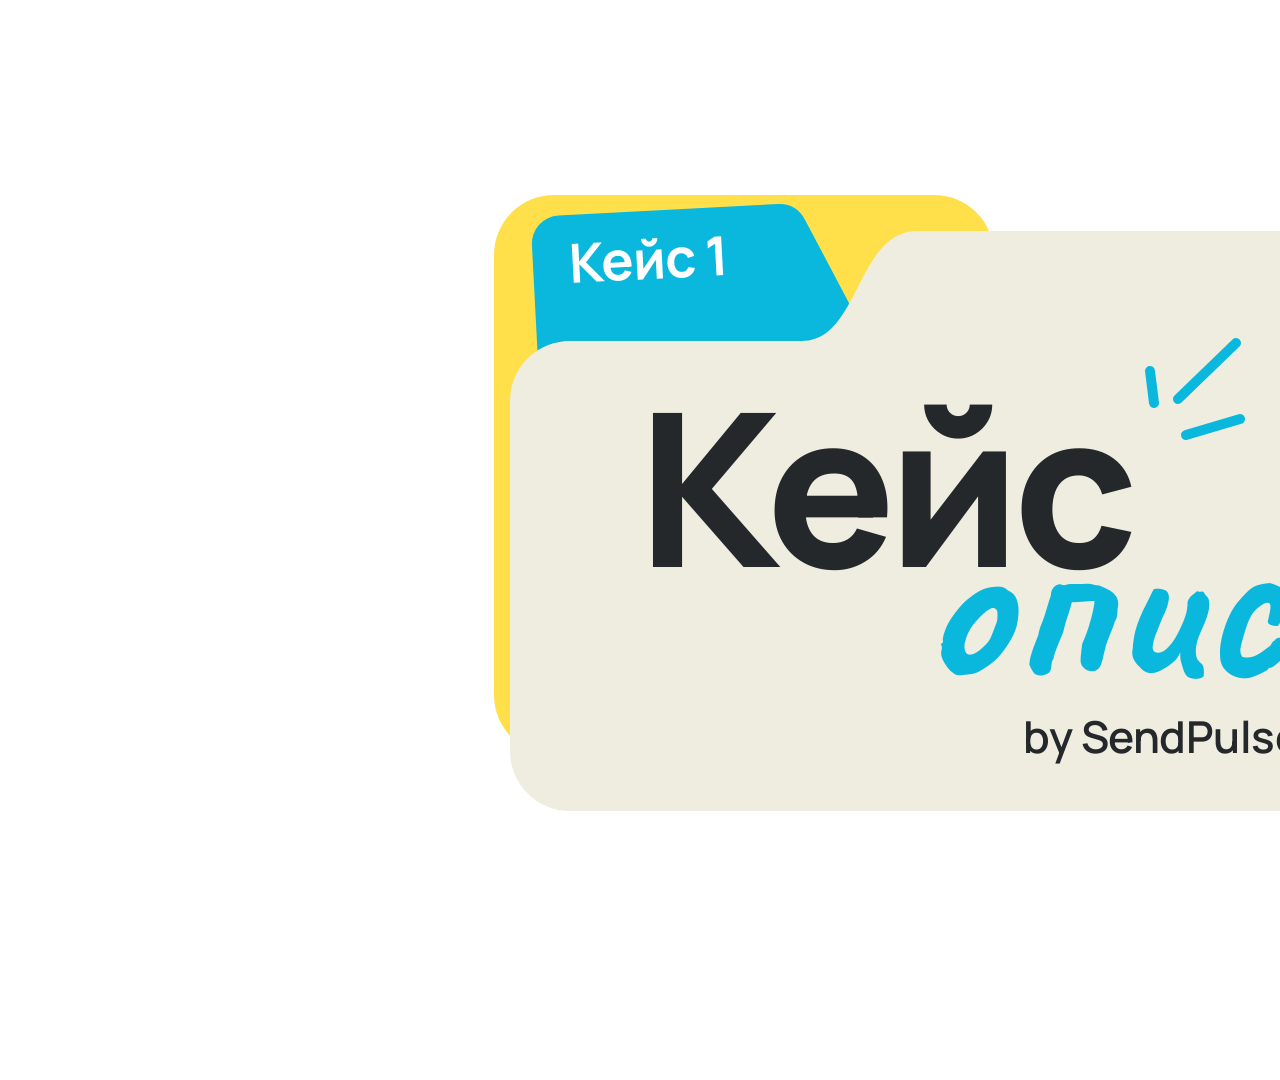
==== out/keys-opys/source/index.html @ 7f99e336 "Add Ukrainian case-folder motion (5 cases): source and magenta-key MP4s ProRes alpha .mov renders ar" ====
<!doctype html>
<html><head><meta charset="utf-8">
<link rel="stylesheet" href="fonts/fonts.css">
<style>
  html,body{margin:0;width:1920px;height:1080px;overflow:hidden;background:transparent}
  svg{display:block}
</style></head>
<body>
<svg id="s" width="1920" height="1080" viewBox="0 0 1920 1080" xmlns="http://www.w3.org/2000/svg">
  <g id="folder">
    <g id="tilt">
      <!-- back panel (yellow) -->
      <rect x="-16" y="-36" width="500" height="560" rx="60" fill="#FFE04B"/>
      <!-- sticker -->
      <g id="sticker">
        <g transform="rotate(-3 150 110)">
          <path id="stickerShape" d="M0,28 A28 28 0 0 1 28,0 L248,0 Q266,0 274,17 L318,112 L318,240 L0,240 Z" fill="#0ab8de"/>
          <text id="stickerText" x="36" y="68" font-family="Manrope" font-weight="700" font-size="54" fill="#fff" letter-spacing="-1">Кейс 1</text>
        </g>
      </g>
      <!-- front panel (cream) -->
      <path d="M0,170 A60 60 0 0 1 60,110 L292,110 C350,110 346,0 408,0 L840,0 A60 60 0 0 1 900,60 L900,520 A60 60 0 0 1 840,580 L60,580 A60 60 0 0 1 0,520 Z" fill="#EEEDE0"/>
      <!-- logo -->
      <text x="128" y="336" font-family="Manrope" font-weight="800" font-size="214" fill="#25282B" letter-spacing="-8">Кейс</text>
      <g stroke="#0ab8de" stroke-width="10" stroke-linecap="round" fill="none">
        <line x1="640" y1="140" x2="644" y2="172"/>
        <line x1="668" y1="168" x2="726" y2="112"/>
        <line x1="676" y1="204" x2="730" y2="188"/>
      </g>
      <text x="410" y="446" font-family="Caveat" font-weight="700" font-size="236" fill="#0ab8de" letter-spacing="2">опис</text>
      <text x="790" y="522" text-anchor="end" font-family="Manrope" font-weight="600" font-size="44" fill="#25282B" letter-spacing="-0.5">by SendPulse</text>
    </g>
  </g>
</svg>
<script>
const W=900, H=580, CX=960, CY=540, OFF=1050;
const CASES=[["Кейс 1","#0ab8de"],["Кейс 2","#9d58ee"],["Кейс 3","#82d730"],["Кейс 4","#235360"],["Кейс 5","#ff5252"]];
const T={folderIn:[0.05,0.80], stickerOut:[0.62,1.12], stickerIn:[3.20,3.55], folderOut:[3.50,4.05], dur:4.40};
const clamp=x=>Math.min(1,Math.max(0,x));
const prog=(t,[a,b])=>clamp((t-a)/(b-a));
const outBack=(p,s=1.5)=>1+(s+1)*Math.pow(p-1,3)+s*Math.pow(p-1,2);
const inBack=(p,s=1.5)=>(s+1)*p*p*p-s*p*p;
const outCubic=p=>1-Math.pow(1-p,3), inCubic=p=>p*p*p;
const STK_SHOWN=-22, STK_HIDDEN=178;
window.render=(ci,t)=>{
  const [label,color]=CASES[ci];
  document.getElementById('stickerShape').setAttribute('fill',color);
  document.getElementById('stickerText').textContent=label;
  // folder
  let dy, rot;
  if(t<T.folderOut[0]){ const p=prog(t,T.folderIn); dy=OFF*(1-outBack(p,1.25)); rot=7*(1-outCubic(p)); }
  else { const p=prog(t,T.folderOut); dy=OFF*inBack(p,1.4); rot=-6*inCubic(p); }
  // sticker
  let s, srot;
  if(t<T.stickerIn[0]){ const p=prog(t,T.stickerOut); s=outBack(p,1.8); srot=-6*(1-outCubic(p)); }
  else { const p=prog(t,T.stickerIn); s=1-inBack(p,1.6); srot=-4*inCubic(p); }
  const sy=STK_HIDDEN+(STK_SHOWN-STK_HIDDEN)*s;
  document.getElementById('sticker').setAttribute('transform',`translate(26 ${sy}) rotate(${srot} 0 240)`);
  const ox=CX-W/2, oy=CY-(H-38)/2-38+dy;
  document.getElementById('folder').setAttribute('transform',`translate(${ox} ${oy})`);
  document.getElementById('tilt').setAttribute('transform',`rotate(${rot} ${W/2} ${H})`);
};
window.DUR=T.dur;
window.render(0,2);
</script>
</body></html>
---- out/keys-opys/source/fonts/fonts.css ----
/* cyrillic-ext */
@font-face {
  font-family: 'Caveat';
  font-style: normal;
  font-weight: 700;
  src: url(WnznHAc5bAfYB2QRah7pcpNvOx-pjRV6eIipYSxP.woff2) format('woff2');
  unicode-range: U+0460-052F, U+1C80-1C8A, U+20B4, U+2DE0-2DFF, U+A640-A69F, U+FE2E-FE2F;
}
/* cyrillic */
@font-face {
  font-family: 'Caveat';
  font-style: normal;
  font-weight: 700;
  src: url(WnznHAc5bAfYB2QRah7pcpNvOx-pjRV6eIGpYSxP.woff2) format('woff2');
  unicode-range: U+0301, U+0400-045F, U+0490-0491, U+04B0-04B1, U+2116;
}
/* latin-ext */
@font-face {
  font-family: 'Caveat';
  font-style: normal;
  font-weight: 700;
  src: url(WnznHAc5bAfYB2QRah7pcpNvOx-pjRV6eIupYSxP.woff2) format('woff2');
  unicode-range: U+0100-02BA, U+02BD-02C5, U+02C7-02CC, U+02CE-02D7, U+02DD-02FF, U+0304, U+0308, U+0329, U+1D00-1DBF, U+1E00-1E9F, U+1EF2-1EFF, U+2020, U+20A0-20AB, U+20AD-20C4, U+2113, U+2C60-2C7F, U+A720-A7FF;
}
/* latin */
@font-face {
  font-family: 'Caveat';
  font-style: normal;
  font-weight: 700;
  src: url(WnznHAc5bAfYB2QRah7pcpNvOx-pjRV6eIWpYQ.woff2) format('woff2');
  unicode-range: U+0000-00FF, U+0131, U+0152-0153, U+02BB-02BC, U+02C6, U+02DA, U+02DC, U+0304, U+0308, U+0329, U+2000-206F, U+20AC, U+2122, U+2191, U+2193, U+2212, U+2215, U+FEFF, U+FFFD;
}
/* cyrillic-ext */
@font-face {
  font-family: 'Manrope';
  font-style: normal;
  font-weight: 600;
  src: url(xn7gYHE41ni1AdIRggqxSuXd.woff2) format('woff2');
  unicode-range: U+0460-052F, U+1C80-1C8A, U+20B4, U+2DE0-2DFF, U+A640-A69F, U+FE2E-FE2F;
}
/* cyrillic */
@font-face {
  font-family: 'Manrope';
  font-style: normal;
  font-weight: 600;
  src: url(xn7gYHE41ni1AdIRggOxSuXd.woff2) format('woff2');
  unicode-range: U+0301, U+0400-045F, U+0490-0491, U+04B0-04B1, U+2116;
}
/* greek */
@font-face {
  font-family: 'Manrope';
  font-style: normal;
  font-weight: 600;
  src: url(xn7gYHE41ni1AdIRggSxSuXd.woff2) format('woff2');
  unicode-range: U+0370-0377, U+037A-037F, U+0384-038A, U+038C, U+038E-03A1, U+03A3-03FF;
}
/* vietnamese */
@font-face {
  font-family: 'Manrope';
  font-style: normal;
  font-weight: 600;
  src: url(xn7gYHE41ni1AdIRggixSuXd.woff2) format('woff2');
  unicode-range: U+0102-0103, U+0110-0111, U+0128-0129, U+0168-0169, U+01A0-01A1, U+01AF-01B0, U+0300-0301, U+0303-0304, U+0308-0309, U+0323, U+0329, U+1EA0-1EF9, U+20AB;
}
/* latin-ext */
@font-face {
  font-family: 'Manrope';
  font-style: normal;
  font-weight: 600;
  src: url(xn7gYHE41ni1AdIRggmxSuXd.woff2) format('woff2');
  unicode-range: U+0100-02BA, U+02BD-02C5, U+02C7-02CC, U+02CE-02D7, U+02DD-02FF, U+0304, U+0308, U+0329, U+1D00-1DBF, U+1E00-1E9F, U+1EF2-1EFF, U+2020, U+20A0-20AB, U+20AD-20C4, U+2113, U+2C60-2C7F, U+A720-A7FF;
}
/* latin */
@font-face {
  font-family: 'Manrope';
  font-style: normal;
  font-weight: 600;
  src: url(xn7gYHE41ni1AdIRggexSg.woff2) format('woff2');
  unicode-range: U+0000-00FF, U+0131, U+0152-0153, U+02BB-02BC, U+02C6, U+02DA, U+02DC, U+0304, U+0308, U+0329, U+2000-206F, U+20AC, U+2122, U+2191, U+2193, U+2212, U+2215, U+FEFF, U+FFFD;
}
/* cyrillic-ext */
@font-face {
  font-family: 'Manrope';
  font-style: normal;
  font-weight: 700;
  src: url(xn7gYHE41ni1AdIRggqxSuXd.woff2) format('woff2');
  unicode-range: U+0460-052F, U+1C80-1C8A, U+20B4, U+2DE0-2DFF, U+A640-A69F, U+FE2E-FE2F;
}
/* cyrillic */
@font-face {
  font-family: 'Manrope';
  font-style: normal;
  font-weight: 700;
  src: url(xn7gYHE41ni1AdIRggOxSuXd.woff2) format('woff2');
  unicode-range: U+0301, U+0400-045F, U+0490-0491, U+04B0-04B1, U+2116;
}
/* greek */
@font-face {
  font-family: 'Manrope';
  font-style: normal;
  font-weight: 700;
  src: url(xn7gYHE41ni1AdIRggSxSuXd.woff2) format('woff2');
  unicode-range: U+0370-0377, U+037A-037F, U+0384-038A, U+038C, U+038E-03A1, U+03A3-03FF;
}
/* vietnamese */
@font-face {
  font-family: 'Manrope';
  font-style: normal;
  font-weight: 700;
  src: url(xn7gYHE41ni1AdIRggixSuXd.woff2) format('woff2');
  unicode-range: U+0102-0103, U+0110-0111, U+0128-0129, U+0168-0169, U+01A0-01A1, U+01AF-01B0, U+0300-0301, U+0303-0304, U+0308-0309, U+0323, U+0329, U+1EA0-1EF9, U+20AB;
}
/* latin-ext */
@font-face {
  font-family: 'Manrope';
  font-style: normal;
  font-weight: 700;
  src: url(xn7gYHE41ni1AdIRggmxSuXd.woff2) format('woff2');
  unicode-range: U+0100-02BA, U+02BD-02C5, U+02C7-02CC, U+02CE-02D7, U+02DD-02FF, U+0304, U+0308, U+0329, U+1D00-1DBF, U+1E00-1E9F, U+1EF2-1EFF, U+2020, U+20A0-20AB, U+20AD-20C4, U+2113, U+2C60-2C7F, U+A720-A7FF;
}
/* latin */
@font-face {
  font-family: 'Manrope';
  font-style: normal;
  font-weight: 700;
  src: url(xn7gYHE41ni1AdIRggexSg.woff2) format('woff2');
  unicode-range: U+0000-00FF, U+0131, U+0152-0153, U+02BB-02BC, U+02C6, U+02DA, U+02DC, U+0304, U+0308, U+0329, U+2000-206F, U+20AC, U+2122, U+2191, U+2193, U+2212, U+2215, U+FEFF, U+FFFD;
}
/* cyrillic-ext */
@font-face {
  font-family: 'Manrope';
  font-style: normal;
  font-weight: 800;
  src: url(xn7gYHE41ni1AdIRggqxSuXd.woff2) format('woff2');
  unicode-range: U+0460-052F, U+1C80-1C8A, U+20B4, U+2DE0-2DFF, U+A640-A69F, U+FE2E-FE2F;
}
/* cyrillic */
@font-face {
  font-family: 'Manrope';
  font-style: normal;
  font-weight: 800;
  src: url(xn7gYHE41ni1AdIRggOxSuXd.woff2) format('woff2');
  unicode-range: U+0301, U+0400-045F, U+0490-0491, U+04B0-04B1, U+2116;
}
/* greek */
@font-face {
  font-family: 'Manrope';
  font-style: normal;
  font-weight: 800;
  src: url(xn7gYHE41ni1AdIRggSxSuXd.woff2) format('woff2');
  unicode-range: U+0370-0377, U+037A-037F, U+0384-038A, U+038C, U+038E-03A1, U+03A3-03FF;
}
/* vietnamese */
@font-face {
  font-family: 'Manrope';
  font-style: normal;
  font-weight: 800;
  src: url(xn7gYHE41ni1AdIRggixSuXd.woff2) format('woff2');
  unicode-range: U+0102-0103, U+0110-0111, U+0128-0129, U+0168-0169, U+01A0-01A1, U+01AF-01B0, U+0300-0301, U+0303-0304, U+0308-0309, U+0323, U+0329, U+1EA0-1EF9, U+20AB;
}
/* latin-ext */
@font-face {
  font-family: 'Manrope';
  font-style: normal;
  font-weight: 800;
  src: url(xn7gYHE41ni1AdIRggmxSuXd.woff2) format('woff2');
  unicode-range: U+0100-02BA, U+02BD-02C5, U+02C7-02CC, U+02CE-02D7, U+02DD-02FF, U+0304, U+0308, U+0329, U+1D00-1DBF, U+1E00-1E9F, U+1EF2-1EFF, U+2020, U+20A0-20AB, U+20AD-20C4, U+2113, U+2C60-2C7F, U+A720-A7FF;
}
/* latin */
@font-face {
  font-family: 'Manrope';
  font-style: normal;
  font-weight: 800;
  src: url(xn7gYHE41ni1AdIRggexSg.woff2) format('woff2');
  unicode-range: U+0000-00FF, U+0131, U+0152-0153, U+02BB-02BC, U+02C6, U+02DA, U+02DC, U+0304, U+0308, U+0329, U+2000-206F, U+20AC, U+2122, U+2191, U+2193, U+2212, U+2215, U+FEFF, U+FFFD;
}
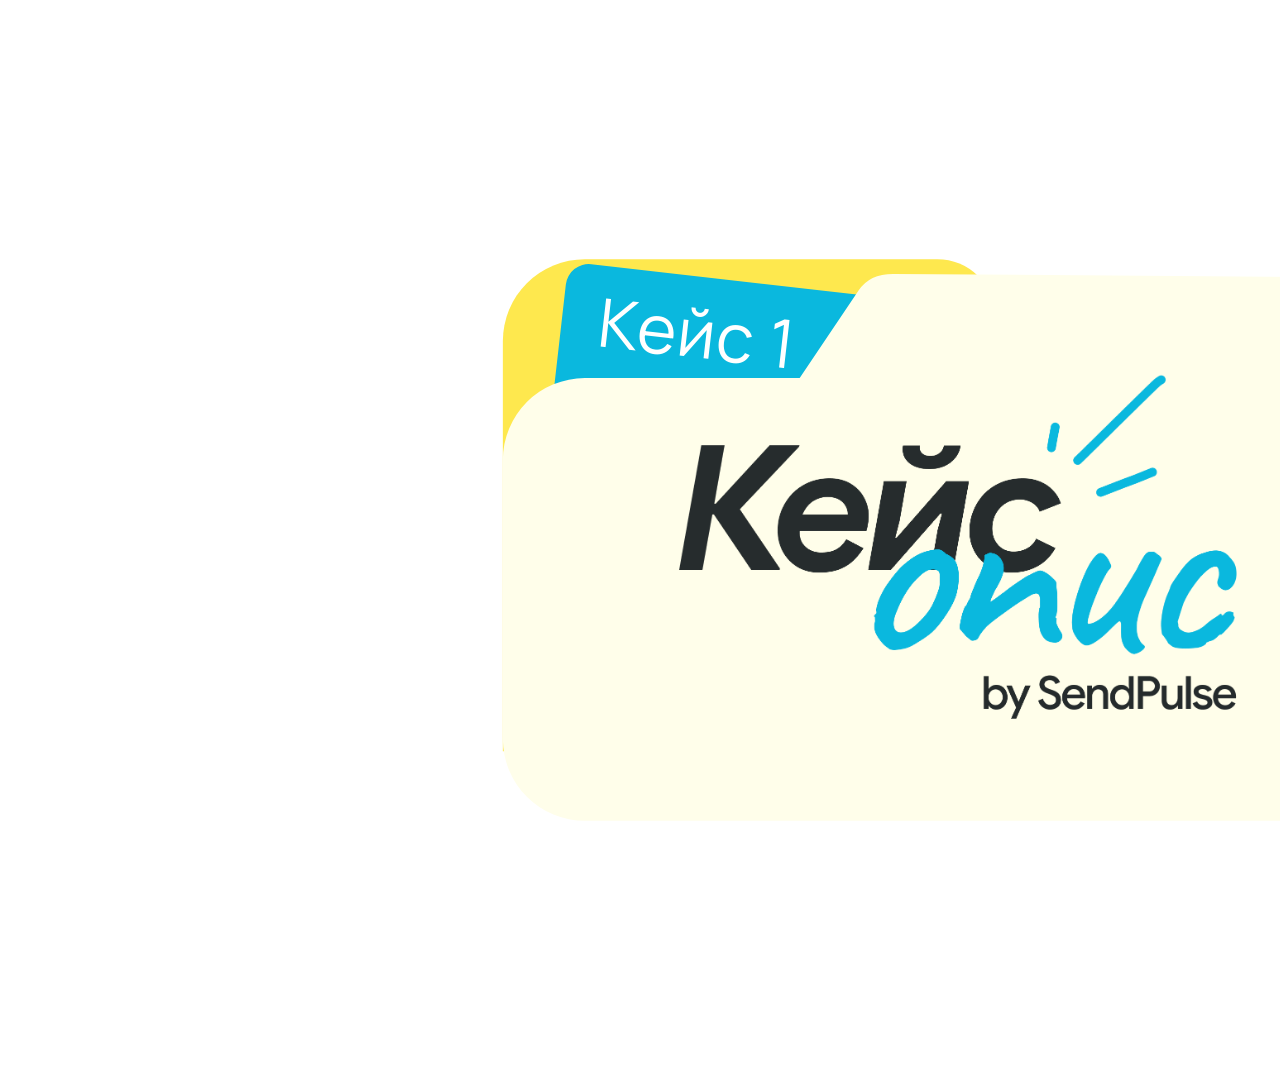
==== commit 56d98fd7: "Render v3 case-folder motion: folder traced from client artwork, client logo, smaller sticker labels" ====
--- a/out/keys-opys/source/index.html
+++ b/out/keys-opys/source/index.html
@@ -7,33 +7,27 @@
 </style></head>
 <body>
 <svg id="s" width="1920" height="1080" viewBox="0 0 1920 1080" xmlns="http://www.w3.org/2000/svg">
-  <g id="folder">
+  <!-- folder drawn in reference coordinates (1115 x 685), scaled via #place -->
+  <g id="place">
     <g id="tilt">
       <!-- back panel (yellow) -->
-      <rect x="-16" y="-36" width="500" height="560" rx="60" fill="#FFE04B"/>
+      <path d="M0,100 A100 100 0 0 1 100,0 L530,0 A70 70 0 0 1 600,70 L600,600 L0,600 Z" fill="#FEE84E"/>
       <!-- sticker -->
       <g id="sticker">
-        <g transform="rotate(-3 150 110)">
-          <path id="stickerShape" d="M0,28 A28 28 0 0 1 28,0 L248,0 Q266,0 274,17 L318,112 L318,240 L0,240 Z" fill="#0ab8de"/>
-          <text id="stickerText" x="36" y="68" font-family="Manrope" font-weight="700" font-size="54" fill="#fff" letter-spacing="-1">Кейс 1</text>
+        <g transform="translate(80 3) rotate(6.5)">
+          <rect id="stickerShape" x="0" y="0" width="560" height="320" rx="28" fill="#9D58EE"/>
+          <text id="stickerText" x="45" y="99" font-family="Manrope" font-weight="400" font-size="82" fill="#fff" letter-spacing="1.5">Кейс 1</text>
         </g>
       </g>
       <!-- front panel (cream) -->
-      <path d="M0,170 A60 60 0 0 1 60,110 L292,110 C350,110 346,0 408,0 L840,0 A60 60 0 0 1 900,60 L900,520 A60 60 0 0 1 840,580 L60,580 A60 60 0 0 1 0,520 Z" fill="#EEEDE0"/>
-      <!-- logo -->
-      <text x="128" y="336" font-family="Manrope" font-weight="800" font-size="214" fill="#25282B" letter-spacing="-8">Кейс</text>
-      <g stroke="#0ab8de" stroke-width="10" stroke-linecap="round" fill="none">
-        <line x1="640" y1="140" x2="644" y2="172"/>
-        <line x1="668" y1="168" x2="726" y2="112"/>
-        <line x1="676" y1="204" x2="730" y2="188"/>
-      </g>
-      <text x="410" y="446" font-family="Caveat" font-weight="700" font-size="236" fill="#0ab8de" letter-spacing="2">опис</text>
-      <text x="790" y="522" text-anchor="end" font-family="Manrope" font-weight="600" font-size="44" fill="#25282B" letter-spacing="-0.5">by SendPulse</text>
+      <path d="M0,245 A100 100 0 0 1 100,145 L362,145 L434,38 Q447,18 476,18 L1018,22 A95 95 0 0 1 1113,117 L1113,585 A100 100 0 0 1 1013,685 L100,685 A100 100 0 0 1 0,585 Z" fill="#FFFEEA"/>
+      <!-- logo (client artwork) -->
+      <image id="logo" href="logo.png" x="215" y="140" width="680" height="420.5"/>
     </g>
   </g>
 </svg>
 <script>
-const W=900, H=580, CX=960, CY=540, OFF=1050;
+const FW=1115, FH=685, SCALE=0.82, CX=960, CY=540, OFF=1150;
 const CASES=[["Кейс 1","#0ab8de"],["Кейс 2","#9d58ee"],["Кейс 3","#82d730"],["Кейс 4","#235360"],["Кейс 5","#ff5252"]];
 const T={folderIn:[0.05,0.80], stickerOut:[0.62,1.12], stickerIn:[3.20,3.55], folderOut:[3.50,4.05], dur:4.40};
 const clamp=x=>Math.min(1,Math.max(0,x));
@@ -41,24 +35,26 @@
 const outBack=(p,s=1.5)=>1+(s+1)*Math.pow(p-1,3)+s*Math.pow(p-1,2);
 const inBack=(p,s=1.5)=>(s+1)*p*p*p-s*p*p;
 const outCubic=p=>1-Math.pow(1-p,3), inCubic=p=>p*p*p;
-const STK_SHOWN=-22, STK_HIDDEN=178;
+const STK_HIDDEN=230; // px (reference units) the sticker sinks into the folder
 window.render=(ci,t)=>{
   const [label,color]=CASES[ci];
   document.getElementById('stickerShape').setAttribute('fill',color);
   document.getElementById('stickerText').textContent=label;
-  // folder
   let dy, rot;
   if(t<T.folderOut[0]){ const p=prog(t,T.folderIn); dy=OFF*(1-outBack(p,1.25)); rot=7*(1-outCubic(p)); }
   else { const p=prog(t,T.folderOut); dy=OFF*inBack(p,1.4); rot=-6*inCubic(p); }
-  // sticker
   let s, srot;
   if(t<T.stickerIn[0]){ const p=prog(t,T.stickerOut); s=outBack(p,1.8); srot=-6*(1-outCubic(p)); }
   else { const p=prog(t,T.stickerIn); s=1-inBack(p,1.6); srot=-4*inCubic(p); }
-  const sy=STK_HIDDEN+(STK_SHOWN-STK_HIDDEN)*s;
-  document.getElementById('sticker').setAttribute('transform',`translate(26 ${sy}) rotate(${srot} 0 240)`);
-  const ox=CX-W/2, oy=CY-(H-38)/2-38+dy;
-  document.getElementById('folder').setAttribute('transform',`translate(${ox} ${oy})`);
-  document.getElementById('tilt').setAttribute('transform',`rotate(${rot} ${W/2} ${H})`);
+  const sy=STK_HIDDEN*(1-s);
+  document.getElementById('sticker').setAttribute('transform',`translate(0 ${sy}) rotate(${srot} 80 300)`);
+  const ox=CX-FW*SCALE/2, oy=CY-FH*SCALE/2+dy;
+  document.getElementById('place').setAttribute('transform',`translate(${ox} ${oy}) scale(${SCALE})`);
+  document.getElementById('tilt').setAttribute('transform',`rotate(${rot} ${FW/2} ${FH})`);
+};
+window.refMode=(color)=>{ // exact reference placement for overlay check
+  window.render(1,2.5);
+  document.getElementById('place').setAttribute('transform','translate(0 0)');
 };
 window.DUR=T.dur;
 window.render(0,2);
--- a/out/keys-opys/source/fonts/fonts.css
+++ b/out/keys-opys/source/fonts/fonts.css
@@ -174,3 +174,99 @@
   src: url(xn7gYHE41ni1AdIRggexSg.woff2) format('woff2');
   unicode-range: U+0000-00FF, U+0131, U+0152-0153, U+02BB-02BC, U+02C6, U+02DA, U+02DC, U+0304, U+0308, U+0329, U+2000-206F, U+20AC, U+2122, U+2191, U+2193, U+2212, U+2215, U+FEFF, U+FFFD;
 }
+/* cyrillic-ext */
+@font-face {
+  font-family: 'Manrope';
+  font-style: normal;
+  font-weight: 400;
+  src: url(xn7gYHE41ni1AdIRggqxSuXd.woff2) format('woff2');
+  unicode-range: U+0460-052F, U+1C80-1C8A, U+20B4, U+2DE0-2DFF, U+A640-A69F, U+FE2E-FE2F;
+}
+/* cyrillic */
+@font-face {
+  font-family: 'Manrope';
+  font-style: normal;
+  font-weight: 400;
+  src: url(xn7gYHE41ni1AdIRggOxSuXd.woff2) format('woff2');
+  unicode-range: U+0301, U+0400-045F, U+0490-0491, U+04B0-04B1, U+2116;
+}
+/* greek */
+@font-face {
+  font-family: 'Manrope';
+  font-style: normal;
+  font-weight: 400;
+  src: url(xn7gYHE41ni1AdIRggSxSuXd.woff2) format('woff2');
+  unicode-range: U+0370-0377, U+037A-037F, U+0384-038A, U+038C, U+038E-03A1, U+03A3-03FF;
+}
+/* vietnamese */
+@font-face {
+  font-family: 'Manrope';
+  font-style: normal;
+  font-weight: 400;
+  src: url(xn7gYHE41ni1AdIRggixSuXd.woff2) format('woff2');
+  unicode-range: U+0102-0103, U+0110-0111, U+0128-0129, U+0168-0169, U+01A0-01A1, U+01AF-01B0, U+0300-0301, U+0303-0304, U+0308-0309, U+0323, U+0329, U+1EA0-1EF9, U+20AB;
+}
+/* latin-ext */
+@font-face {
+  font-family: 'Manrope';
+  font-style: normal;
+  font-weight: 400;
+  src: url(xn7gYHE41ni1AdIRggmxSuXd.woff2) format('woff2');
+  unicode-range: U+0100-02BA, U+02BD-02C5, U+02C7-02CC, U+02CE-02D7, U+02DD-02FF, U+0304, U+0308, U+0329, U+1D00-1DBF, U+1E00-1E9F, U+1EF2-1EFF, U+2020, U+20A0-20AB, U+20AD-20C4, U+2113, U+2C60-2C7F, U+A720-A7FF;
+}
+/* latin */
+@font-face {
+  font-family: 'Manrope';
+  font-style: normal;
+  font-weight: 400;
+  src: url(xn7gYHE41ni1AdIRggexSg.woff2) format('woff2');
+  unicode-range: U+0000-00FF, U+0131, U+0152-0153, U+02BB-02BC, U+02C6, U+02DA, U+02DC, U+0304, U+0308, U+0329, U+2000-206F, U+20AC, U+2122, U+2191, U+2193, U+2212, U+2215, U+FEFF, U+FFFD;
+}
+/* cyrillic-ext */
+@font-face {
+  font-family: 'Manrope';
+  font-style: normal;
+  font-weight: 500;
+  src: url(xn7gYHE41ni1AdIRggqxSuXd.woff2) format('woff2');
+  unicode-range: U+0460-052F, U+1C80-1C8A, U+20B4, U+2DE0-2DFF, U+A640-A69F, U+FE2E-FE2F;
+}
+/* cyrillic */
+@font-face {
+  font-family: 'Manrope';
+  font-style: normal;
+  font-weight: 500;
+  src: url(xn7gYHE41ni1AdIRggOxSuXd.woff2) format('woff2');
+  unicode-range: U+0301, U+0400-045F, U+0490-0491, U+04B0-04B1, U+2116;
+}
+/* greek */
+@font-face {
+  font-family: 'Manrope';
+  font-style: normal;
+  font-weight: 500;
+  src: url(xn7gYHE41ni1AdIRggSxSuXd.woff2) format('woff2');
+  unicode-range: U+0370-0377, U+037A-037F, U+0384-038A, U+038C, U+038E-03A1, U+03A3-03FF;
+}
+/* vietnamese */
+@font-face {
+  font-family: 'Manrope';
+  font-style: normal;
+  font-weight: 500;
+  src: url(xn7gYHE41ni1AdIRggixSuXd.woff2) format('woff2');
+  unicode-range: U+0102-0103, U+0110-0111, U+0128-0129, U+0168-0169, U+01A0-01A1, U+01AF-01B0, U+0300-0301, U+0303-0304, U+0308-0309, U+0323, U+0329, U+1EA0-1EF9, U+20AB;
+}
+/* latin-ext */
+@font-face {
+  font-family: 'Manrope';
+  font-style: normal;
+  font-weight: 500;
+  src: url(xn7gYHE41ni1AdIRggmxSuXd.woff2) format('woff2');
+  unicode-range: U+0100-02BA, U+02BD-02C5, U+02C7-02CC, U+02CE-02D7, U+02DD-02FF, U+0304, U+0308, U+0329, U+1D00-1DBF, U+1E00-1E9F, U+1EF2-1EFF, U+2020, U+20A0-20AB, U+20AD-20C4, U+2113, U+2C60-2C7F, U+A720-A7FF;
+}
+/* latin */
+@font-face {
+  font-family: 'Manrope';
+  font-style: normal;
+  font-weight: 500;
+  src: url(xn7gYHE41ni1AdIRggexSg.woff2) format('woff2');
+  unicode-range: U+0000-00FF, U+0131, U+0152-0153, U+02BB-02BC, U+02C6, U+02DA, U+02DC, U+0304, U+0308, U+0329, U+2000-206F, U+20AC, U+2122, U+2191, U+2193, U+2212, U+2215, U+FEFF, U+FFFD;
+}
